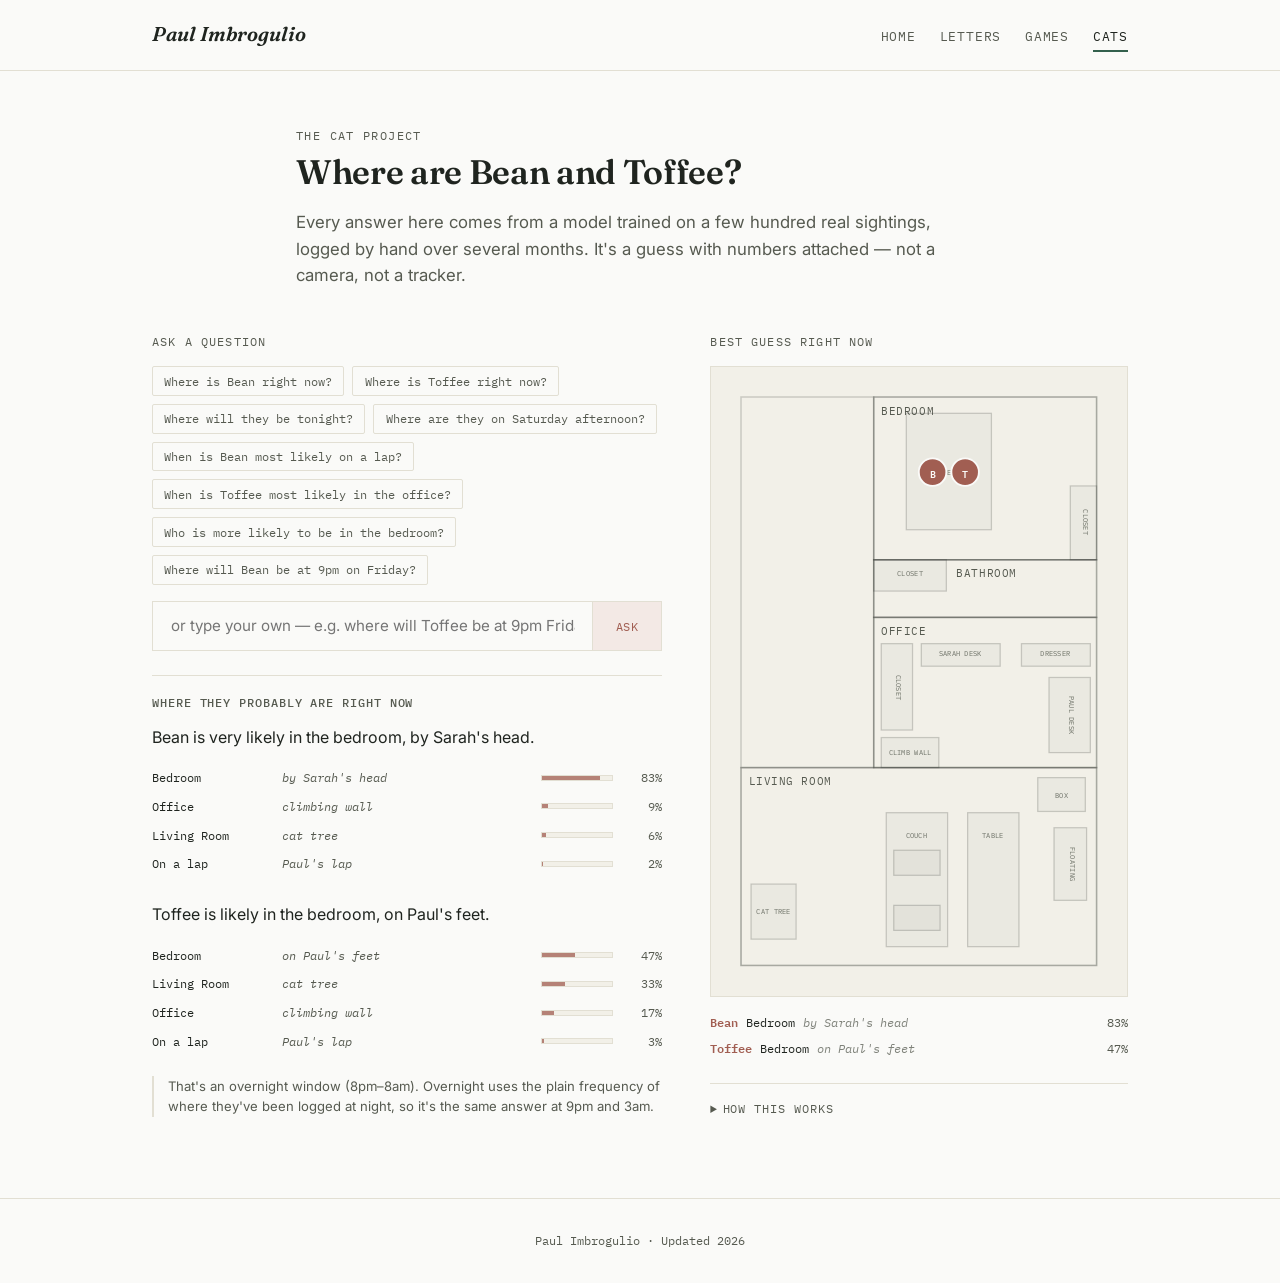
==== cats.html @ 07b68fc6 "Add files via upload Initial Upload" ====
<!doctype html>
<html lang="en">
<head>
<meta charset="UTF-8">
<meta name="viewport" content="width=device-width, initial-scale=1">
<title>The Cat Project — Paul Imbrogulio</title>
<link rel="icon" href="data:image/svg+xml,%3Csvg%20xmlns%3D%22http%3A%2F%2Fwww.w3.org%2F2000%2Fsvg%22%20viewBox%3D%220%200%2032%2032%22%3E%3Cpath%20d%3D%22M4%2016%2016%206l12%2010M8%2014v12h16V14%22%20fill%3D%22none%22%20stroke%3D%22%2333604D%22%20stroke-width%3D%222%22%2F%3E%3C%2Fsvg%3E">
<link rel="preconnect" href="https://fonts.googleapis.com">
<link href="https://fonts.googleapis.com/css2?family=Fraunces:ital,wght@0,500;0,600;1,600&family=Inter:wght@400;500&family=IBM+Plex+Mono:wght@400;500&display=swap" rel="stylesheet">
<link rel="stylesheet" href="css/style.css">
</head>
<body>

<header class="site">
  <div class="site-bar">
    <a class="wordmark" href="index.html">Paul Imbrogulio</a>
    <nav class="site-nav">
      <a href="index.html">Home</a>
      <a href="letters.html">Letters</a>
      <a href="games.html">Games</a>
      <a href="cats.html" aria-current="page">Cats</a>
    </nav>
  </div>
</header>

<main>
  <div class="page-head">
    <span class="eyebrow">The Cat Project</span>
    <h1>Where are Bean and Toffee?</h1>
    <p>Every answer here comes from a model trained on a few hundred real sightings, logged by hand over several months. It's a guess with numbers attached — not a camera, not a tracker.</p>
  </div>

  <div class="cats-layout">

    <section aria-label="Ask about the cats">
      <span class="panel-label">Ask a question</span>

      <div class="chip-row" id="presetChips"></div>

      <form class="ask-form" id="askForm">
        <label class="visually-hidden" for="askInput">Ask about the cats</label>
        <input id="askInput" type="text" autocomplete="off"
               placeholder="or type your own — e.g. where will Toffee be at 9pm Friday?">
        <button type="submit">Ask</button>
      </form>

      <div class="answer-panel" id="answerPanel" aria-live="polite"></div>
    </section>

    <section aria-label="Where the cats probably are now">
      <span class="panel-label">Best guess right now</span>
      <div class="floorplan-frame">
        <!-- Traced from the real layout. Rooms down the right, hallway down
             the left, living room across the bottom. The kitchen table and the
             couch are furniture *inside* the living room — there is no kitchen
             room — which is why the kitchen table and "On a lap" are drawn here
             rather than as rooms of their own. Coordinates are mirrored by
             BUCKET_POINTS in js/cats.js; move a rect, move the point. -->
        <svg id="floorplan" viewBox="0 0 300 470" role="img"
             aria-label="Floor plan of the apartment showing each cat's most likely location right now">

          <!-- Hallway: unlabelled and faint. It orients the reader without
               competing with the rooms the cats are actually logged in. -->
          <rect class="room-rect hallway" x="8" y="8" width="106" height="296"/>

          <rect class="room-rect" x="114" y="8" width="178" height="130"/>
          <text class="room-label" x="120" y="22">Bedroom</text>
          <rect class="furn" x="140" y="21" width="68" height="93"/>
          <text class="furn-label" x="174" y="70">Bed</text>
          <rect class="furn" x="271" y="79" width="21" height="59"/>
          <text class="furn-label" x="281" y="108" transform="rotate(90 281 108)">Closet</text>

          <rect class="room-rect" x="114" y="138" width="178" height="46"/>
          <text class="room-label" x="180" y="152">Bathroom</text>
          <rect class="furn" x="114" y="138" width="58" height="25"/>
          <text class="furn-label" x="143" y="151">Closet</text>

          <rect class="room-rect" x="114" y="184" width="178" height="120"/>
          <text class="room-label" x="120" y="198">Office</text>
          <rect class="furn" x="120" y="205" width="25" height="69"/>
          <text class="furn-label" x="132" y="240" transform="rotate(90 132 240)">Closet</text>
          <rect class="furn" x="152" y="205" width="63" height="18"/>
          <text class="furn-label" x="183" y="215">Sarah Desk</text>
          <rect class="furn" x="232" y="205" width="55" height="18"/>
          <text class="furn-label" x="259" y="215">Dresser</text>
          <rect class="furn" x="254" y="232" width="33" height="60"/>
          <text class="furn-label" x="270" y="262" transform="rotate(90 270 262)">Paul Desk</text>
          <!-- The climbing wall. Went up ~19 Jul 2026 and is now the single
               most-used spot in the house, so it earns its full name here —
               "Wall" alone reads as a structural wall. -->
          <rect class="furn" x="120" y="280" width="46" height="24"/>
          <text class="furn-label" x="143" y="294">Climb Wall</text>

          <rect class="room-rect" x="8" y="304" width="284" height="158"/>
          <text class="room-label" x="14" y="318">Living Room</text>
          <rect class="furn" x="16" y="397" width="36" height="44"/>
          <text class="furn-label" x="34" y="421">Cat Tree</text>
          <rect class="furn" x="124" y="340" width="49" height="107"/>
          <text class="furn-label" x="148" y="360">Couch</text>
          <!-- The two lap spots, drawn inside the couch as in the sketch. This
               is where the "On a lap" dot lands — without these the couch looks
               like plain furniture and the lap bucket has no visible home. -->
          <rect class="furn" x="130" y="370" width="37" height="20"/>
          <rect class="furn" x="130" y="414" width="37" height="20"/>
          <rect class="furn" x="189" y="340" width="41" height="107"/>
          <text class="furn-label" x="209" y="360">Table</text>
          <rect class="furn" x="245" y="312" width="38" height="27"/>
          <text class="furn-label" x="264" y="328">Box</text>
          <rect class="furn" x="258" y="352" width="26" height="58"/>
          <text class="furn-label" x="271" y="381" transform="rotate(90 271 381)">Floating</text>

          <g id="catsLayer"></g>
        </svg>
      </div>
      <p class="cat-status" id="catStatus"></p>

      <details class="method">
        <summary>How this works</summary>
        <p>Each sighting was logged with a timestamp and a spot — which side of the bed, whose desk, whose lap. The answer splits on one thing only: day or night. Within each half it's the frequency of what's actually been logged, so 10am and 4pm give the same answer, and so do 9pm and 3am.</p>
        <p>That's deliberate, and it replaced a random forest that read the clock more finely. Tested properly — trained on the past, scored on what happened next — knowing the exact hour of the afternoon made the predictions <em>worse</em>, not better. Where these two settle during the day turns out not to be a function of the clock, or at least not one a few hundred sightings can demonstrate. Night versus day is a real difference. Two o'clock versus five isn't.</p>
        <p>Recent sightings count for more than old ones, on a thirty-day half-life. That matters more than it sounds: a climbing wall went up in the office in July and promptly became the most popular spot in the house, so sightings from the spring describe a home that no longer quite exists.</p>
        <p>The ~20 specific spots are grouped into rooms so the map stays readable, with the most likely exact spot shown as the smaller tag. Percentages are the model's confidence.</p>
        <p id="accuracyNote"></p>
        <p class="data-meta" id="dataMeta"></p>
      </details>
    </section>

  </div>
</main>

<footer class="site">
  <div class="wrap">Paul Imbrogulio · Updated 2026</div>
</footer>

<script src="js/cat-data.js"></script>
<script src="js/cats.js"></script>
</body>
</html>
---- css/style.css ----
/* ==========================================================================
   Design tokens
   ========================================================================== */
:root {
  --paper:      #FAFAF8;
  --paper-raised: #F2F0E8;
  --ink:        #1F241F;
  --ink-soft:   #565A50;
  --line:       #E2DFD3;
  --pine:       #33604D;
  --pine-soft:  #E9EFE9;
  --gold:       #A97C22;
  --gold-soft:  #F5EDDC;
  --rose:       #A15E52;
  --rose-soft:  #F3E9E5;

  --display: "Fraunces", "Iowan Old Style", Georgia, serif;
  --body:    "Inter", -apple-system, BlinkMacSystemFont, "Segoe UI", sans-serif;
  --mono:    "IBM Plex Mono", "SFMono-Regular", Consolas, monospace;

  --max: 46rem;
  --max-wide: 64rem;
}

@media (prefers-reduced-motion: reduce) {
  * { animation-duration: 0.01ms !important; transition-duration: 0.01ms !important; }
  /* Not covered by the rule above — scroll-behavior is neither an animation
     nor a transition, but smooth scrolling is exactly what this preference
     is asking us to stop. cats.js scrolls the answer panel into view. */
  html { scroll-behavior: auto !important; }
}

* { box-sizing: border-box; }
html { scroll-behavior: smooth; }

body {
  margin: 0;
  background: var(--paper);
  color: var(--ink);
  font-family: var(--body);
  font-size: 17px;
  line-height: 1.6;
  -webkit-font-smoothing: antialiased;
}

img, svg { max-width: 100%; display: block; }

a {
  color: var(--pine);
  text-decoration-thickness: 1px;
  text-underline-offset: 3px;
}
a:hover { color: var(--ink); }

:focus-visible {
  outline: 2px solid var(--pine);
  outline-offset: 3px;
}

h1, h2, h3 {
  font-family: var(--display);
  font-weight: 600;
  line-height: 1.15;
  margin: 0 0 0.5em;
  letter-spacing: -0.01em;
}

.eyebrow {
  font-family: var(--mono);
  font-size: 0.72rem;
  letter-spacing: 0.12em;
  text-transform: uppercase;
  color: var(--ink-soft);
  display: block;
  margin-bottom: 0.6em;
}

p { margin: 0 0 1em; color: var(--ink-soft); }

/* ==========================================================================
   Layout shell
   ========================================================================== */
.wrap { max-width: var(--max); margin: 0 auto; padding: 0 1.5rem; }
.wrap-wide { max-width: var(--max-wide); margin: 0 auto; padding: 0 1.5rem; }

header.site {
  border-bottom: 1px solid var(--line);
  background: var(--paper);
}

.site-bar {
  max-width: var(--max-wide);
  margin: 0 auto;
  padding: 1.15rem 1.5rem;
  display: flex;
  align-items: baseline;
  justify-content: space-between;
  flex-wrap: wrap;
  gap: 0.75rem 1.5rem;
}

.wordmark {
  font-family: var(--display);
  font-style: italic;
  font-weight: 600;
  font-size: 1.25rem;
  color: var(--ink);
  text-decoration: none;
}

nav.site-nav {
  display: flex;
  gap: 1.5rem;
  font-family: var(--mono);
  font-size: 0.8rem;
  letter-spacing: 0.06em;
  text-transform: uppercase;
}

nav.site-nav a {
  color: var(--ink-soft);
  text-decoration: none;
  padding-bottom: 2px;
  border-bottom: 2px solid transparent;
}

nav.site-nav a:hover,
nav.site-nav a[aria-current="page"] {
  color: var(--ink);
  border-bottom-color: var(--pine);
}

main { padding: 3.5rem 0 5rem; }

.page-head { max-width: var(--max); margin: 0 auto 2.75rem; padding: 0 1.5rem; }
.page-head p { font-size: 1.05rem; }

footer.site {
  border-top: 1px solid var(--line);
  padding: 2rem 1.5rem;
  text-align: center;
  font-family: var(--mono);
  font-size: 0.75rem;
  color: var(--ink-soft);
}

/* ==========================================================================
   Home
   ========================================================================== */
.hero {
  max-width: var(--max);
  margin: 0 auto;
  padding: 2rem 1.5rem 3.5rem;
}
.hero h1 { font-size: clamp(2.1rem, 5vw, 3rem); max-width: 16ch; }
.hero .lede { font-size: 1.15rem; max-width: 42ch; }

.index-list { list-style: none; margin: 3rem 0 0; padding: 0; }
.index-list li { border-top: 1px solid var(--line); }
.index-list li:last-child { border-bottom: 1px solid var(--line); }

.index-item {
  display: flex;
  align-items: baseline;
  justify-content: space-between;
  gap: 1.5rem;
  padding: 1.5rem 0;
  text-decoration: none;
  color: var(--ink);
}
.index-item:hover .index-title { color: var(--pine); }
.index-item:hover { color: var(--ink); }

.index-num {
  font-family: var(--mono);
  font-size: 0.8rem;
  color: var(--ink-soft);
  width: 2.5rem;
  flex-shrink: 0;
}
.index-title {
  font-family: var(--display);
  font-size: 1.5rem;
  flex-grow: 1;
}
.index-desc {
  font-size: 0.92rem;
  color: var(--ink-soft);
  text-align: right;
  max-width: 24ch;
}

/* ==========================================================================
   Letters (accordion)
   ========================================================================== */
.letters-list { max-width: var(--max); margin: 0 auto; padding: 0 1.5rem; }

details.letter {
  border-top: 1px solid var(--line);
}
details.letter:last-child { border-bottom: 1px solid var(--line); }

details.letter summary {
  list-style: none;
  cursor: pointer;
  padding: 1.4rem 0;
  display: flex;
  align-items: center;
  gap: 1rem;
  font-family: var(--display);
  font-size: 1.4rem;
}
details.letter summary::-webkit-details-marker { display: none; }

.letter-toggle {
  font-family: var(--mono);
  font-size: 1rem;
  color: var(--pine);
  border: 1px solid var(--line);
  border-radius: 50%;
  width: 1.6rem;
  height: 1.6rem;
  display: inline-flex;
  align-items: center;
  justify-content: center;
  flex-shrink: 0;
  transition: transform 0.2s ease;
}
details.letter[open] .letter-toggle { transform: rotate(45deg); }

.letter-body {
  padding: 0 0 1.75rem 2.6rem;
  max-width: 34rem;
}
.letter-body p { color: var(--ink); }

/* ==========================================================================
   Games
   ========================================================================== */
.games-grid {
  max-width: var(--max-wide);
  margin: 0 auto;
  padding: 0 1.5rem;
  display: grid;
  grid-template-columns: repeat(auto-fill, minmax(15.5rem, 1fr));
  gap: 1px;
  background: var(--line);
  border: 1px solid var(--line);
}

.game-card {
  background: var(--paper);
  padding: 1.75rem;
  display: flex;
  flex-direction: column;
  gap: 0.9rem;
}

.game-tag {
  font-family: var(--mono);
  font-size: 0.68rem;
  letter-spacing: 0.08em;
  text-transform: uppercase;
  color: var(--gold);
  background: var(--gold-soft);
  align-self: flex-start;
  padding: 0.25rem 0.55rem;
  border-radius: 2px;
}

.game-card h3 { font-size: 1.3rem; margin: 0; }
.game-card p { font-size: 0.92rem; margin: 0; flex-grow: 1; }

.game-link {
  font-family: var(--mono);
  font-size: 0.78rem;
  text-transform: uppercase;
  letter-spacing: 0.06em;
  text-decoration: none;
  color: var(--ink);
  border-top: 1px solid var(--line);
  padding-top: 0.9rem;
  display: flex;
  align-items: center;
  justify-content: space-between;
}
.game-link:hover { color: var(--pine); }

/* ==========================================================================
   Cats page
   ========================================================================== */
.cats-layout {
  max-width: var(--max-wide);
  margin: 0 auto;
  padding: 0 1.5rem;
  display: grid;
  grid-template-columns: 1.1fr 0.9fr;
  gap: 3rem;
  align-items: start;
}
@media (max-width: 860px) {
  .cats-layout { grid-template-columns: 1fr; }
}

.panel-label {
  font-family: var(--mono);
  font-size: 0.72rem;
  text-transform: uppercase;
  letter-spacing: 0.1em;
  color: var(--ink-soft);
  margin-bottom: 0.9rem;
  display: block;
}

/* Floor plan */
.floorplan-frame {
  border: 1px solid var(--line);
  background: var(--paper-raised);
  padding: 1.25rem;
}
.room-rect {
  fill: none;
  stroke: var(--ink);
  stroke-opacity: 0.35;
  stroke-width: 1.25;
}
/* Circulation space, drawn but deliberately quiet — no cat is ever logged
   there, so it shouldn't read as loudly as the four real rooms. */
.hallway { stroke-opacity: 0.18; }

.room-label {
  font-family: var(--mono);
  font-size: 9px;
  letter-spacing: 0.05em;
  fill: var(--ink-soft);
  text-transform: uppercase;
}

/* Furniture: fainter than the walls, so the room shapes still read first. */
.furn {
  fill: var(--ink);
  fill-opacity: 0.035;
  stroke: var(--ink);
  stroke-opacity: 0.2;
  stroke-width: 1;
}
.furn-label {
  font-family: var(--mono);
  font-size: 5.5px;
  letter-spacing: 0.04em;
  fill: var(--ink-soft);
  fill-opacity: 0.85;
  text-anchor: middle;
  text-transform: uppercase;
}
.cat-dot {
  transition: transform 2.2s cubic-bezier(0.65, 0, 0.35, 1);
}
.cat-dot circle {
  fill: var(--rose);
  /* The dot now sits on top of furniture rects, so a paper-coloured ring
     keeps its edge legible against a filled shape. */
  stroke: var(--paper);
  stroke-width: 1.5;
}
.cat-dot text {
  font-family: var(--mono);
  font-size: 8px;
  fill: var(--paper);
  text-anchor: middle;
  dominant-baseline: central;
  font-weight: 600;
}

.cat-status {
  margin-top: 1rem;
  display: flex;
  flex-direction: column;
  gap: 0.4rem;
}
.status-line {
  display: flex;
  align-items: baseline;
  gap: 0.5rem;
  font-family: var(--mono);
  font-size: 0.78rem;
  color: var(--ink-soft);
}
.status-line strong { color: var(--rose); font-weight: 600; }
.status-room { color: var(--ink); }
.status-tag { font-style: italic; opacity: 0.75; }
.status-pct { margin-left: auto; }

/* Ask panel */
.chip-row {
  display: flex;
  flex-wrap: wrap;
  gap: 0.5rem;
  margin-bottom: 1rem;
}
.chip-row button {
  font-family: var(--mono);
  font-size: 0.72rem;
  background: none;
  border: 1px solid var(--line);
  color: var(--ink-soft);
  padding: 0.4rem 0.7rem;
  cursor: pointer;
  border-radius: 2px;
  text-align: left;
}
.chip-row button:hover { border-color: var(--rose); color: var(--rose); }

.ask-form {
  display: flex;
  border: 1px solid var(--line);
}
.ask-form input {
  flex-grow: 1;
  min-width: 0;
  border: none;
  background: transparent;
  padding: 0.9rem 1.1rem;
  font-family: var(--body);
  font-size: 0.95rem;
  color: var(--ink);
}
.ask-form input:focus { outline: none; }
.ask-form button {
  border: none;
  border-left: 1px solid var(--line);
  background: var(--rose-soft);
  color: var(--rose);
  font-family: var(--mono);
  font-size: 0.78rem;
  text-transform: uppercase;
  letter-spacing: 0.06em;
  padding: 0 1.4rem;
  cursor: pointer;
}
.ask-form button:hover { background: var(--rose); color: var(--paper); }

.answer-panel {
  margin-top: 1.5rem;
  border-top: 1px solid var(--line);
  padding-top: 1.25rem;
}
.answer-heading {
  font-family: var(--mono);
  font-size: 0.72rem;
  font-weight: 500;
  text-transform: uppercase;
  letter-spacing: 0.08em;
  color: var(--ink-soft);
  margin: 0 0 1rem;
}
.answer-block { margin-bottom: 1.5rem; }
.answer-block:last-of-type { margin-bottom: 0; }
.answer-lead {
  margin: 0 0 0.8rem;
  font-size: 1rem;
  color: var(--ink);
}
.answer-note {
  margin: 1.25rem 0 0;
  font-size: 0.82rem;
  line-height: 1.55;
  color: var(--ink-soft);
  border-left: 2px solid var(--line);
  padding-left: 0.85rem;
}

/* One prediction: label, optional specific spot, bar, percentage */
.pred-row {
  display: grid;
  grid-template-columns: 7.5rem 1fr 4.5rem 2.5rem;
  align-items: center;
  gap: 0.6rem;
  padding: 0.3rem 0;
  font-family: var(--mono);
  font-size: 0.75rem;
}
.pred-name { color: var(--ink); }
.pred-tag {
  color: var(--ink-soft);
  font-style: italic;
  overflow: hidden;
  text-overflow: ellipsis;
  white-space: nowrap;
}
.pred-pct { text-align: right; color: var(--ink-soft); }
.prob-bar {
  height: 6px;
  background: var(--paper-raised);
  border: 1px solid var(--line);
}
.prob-bar span {
  display: block;
  height: 100%;
  background: var(--rose);
  opacity: 0.75;
}

@media (max-width: 520px) {
  .pred-row { grid-template-columns: 6rem 1fr 2.5rem; }
  .pred-tag { display: none; }
}

/* Methodology disclosure */
.method {
  margin-top: 1.5rem;
  border-top: 1px solid var(--line);
  padding-top: 1rem;
}
.method summary {
  font-family: var(--mono);
  font-size: 0.72rem;
  text-transform: uppercase;
  letter-spacing: 0.08em;
  color: var(--ink-soft);
  cursor: pointer;
}
.method p {
  font-size: 0.85rem;
  line-height: 1.6;
  color: var(--ink-soft);
  margin: 0.9rem 0 0;
}
.data-meta { font-family: var(--mono); font-size: 0.72rem; }

.visually-hidden {
  position: absolute;
  width: 1px; height: 1px;
  margin: -1px; padding: 0;
  overflow: hidden;
  clip: rect(0 0 0 0);
  white-space: nowrap;
  border: 0;
}

/* ==========================================================================
   Content slots — the "put your text here" markers
   ==========================================================================
   These only appear while <body> carries class="drafting". Delete that one
   word from letters.html and games.html and every marker on the site
   disappears at once, without having to hunt down and remove each block.
   Hidden is the DEFAULT, so forgetting to tidy up can't leak editing notes
   onto the live site — the class has to be present for them to show. */
.slot { display: none; }

.drafting .slot {
  display: block;
  border: 1px dashed var(--rose);
  background: var(--rose-soft);
  padding: 0.85rem 1.05rem;
  margin: 0 0 1.25rem;
  font-family: var(--mono);
  font-size: 0.74rem;
  line-height: 1.65;
  color: var(--rose);
}
.slot b {
  display: block;
  font-weight: 500;
  letter-spacing: 0.1em;
  text-transform: uppercase;
  font-size: 0.68rem;
  opacity: 0.75;
  margin-bottom: 0.35rem;
}
.slot code {
  background: rgba(31, 36, 31, 0.06);
  padding: 0.05em 0.3em;
  border-radius: 2px;
}
.slot p { margin: 0; color: inherit; font-size: inherit; line-height: inherit; }
.slot p + p { margin-top: 0.5rem; }

/* Games cards are a flex column with the link pinned to the bottom, so the
   slot needs to sit above it rather than stretch. */
.game-card .slot { margin-bottom: 0; }

/* ==========================================================================
   Mobile
   ==========================================================================
   Four specific problems, not general polish:
   1. An input under 16px makes iOS Safari zoom the page on focus and never
      zoom back out. 16px exactly is the threshold.
   2. Nav links and chips were ~15px and ~24px tall — well under a fingertip.
   3. Furniture labels are 5.5px in a 300-unit viewBox; at phone width the SVG
      renders near 1:1, so they turn to fuzz. The rooms and outlines stay, and
      nothing is lost because the status line under the map already names the
      exact spot in words.
   4. Long room names in the answer rows need the extra width back. */
@media (max-width: 620px) {
  .ask-form input { font-size: 16px; }

  /* Nav words like "Home" are only ~34px wide — that's the word, not a
     mistake. WCAG 2.5.8 is satisfied by the 40px height plus the gap, which
     keeps a 24px circle on one link clear of its neighbours. */
  nav.site-nav { gap: 1.25rem; }
  nav.site-nav a { padding: 0.55rem 0; }

  .chip-row button { padding: 0.85rem 0.85rem; font-size: 0.74rem; }
  .ask-form button { padding: 0 1.1rem; }

  /* The only real call to action on the games page — worth a full thumb. */
  .game-link { padding: 1.1rem 0 0.5rem; }

  main { padding: 2.5rem 0 3.5rem; }
}

@media (max-width: 520px) {
  .furn-label { display: none; }
}
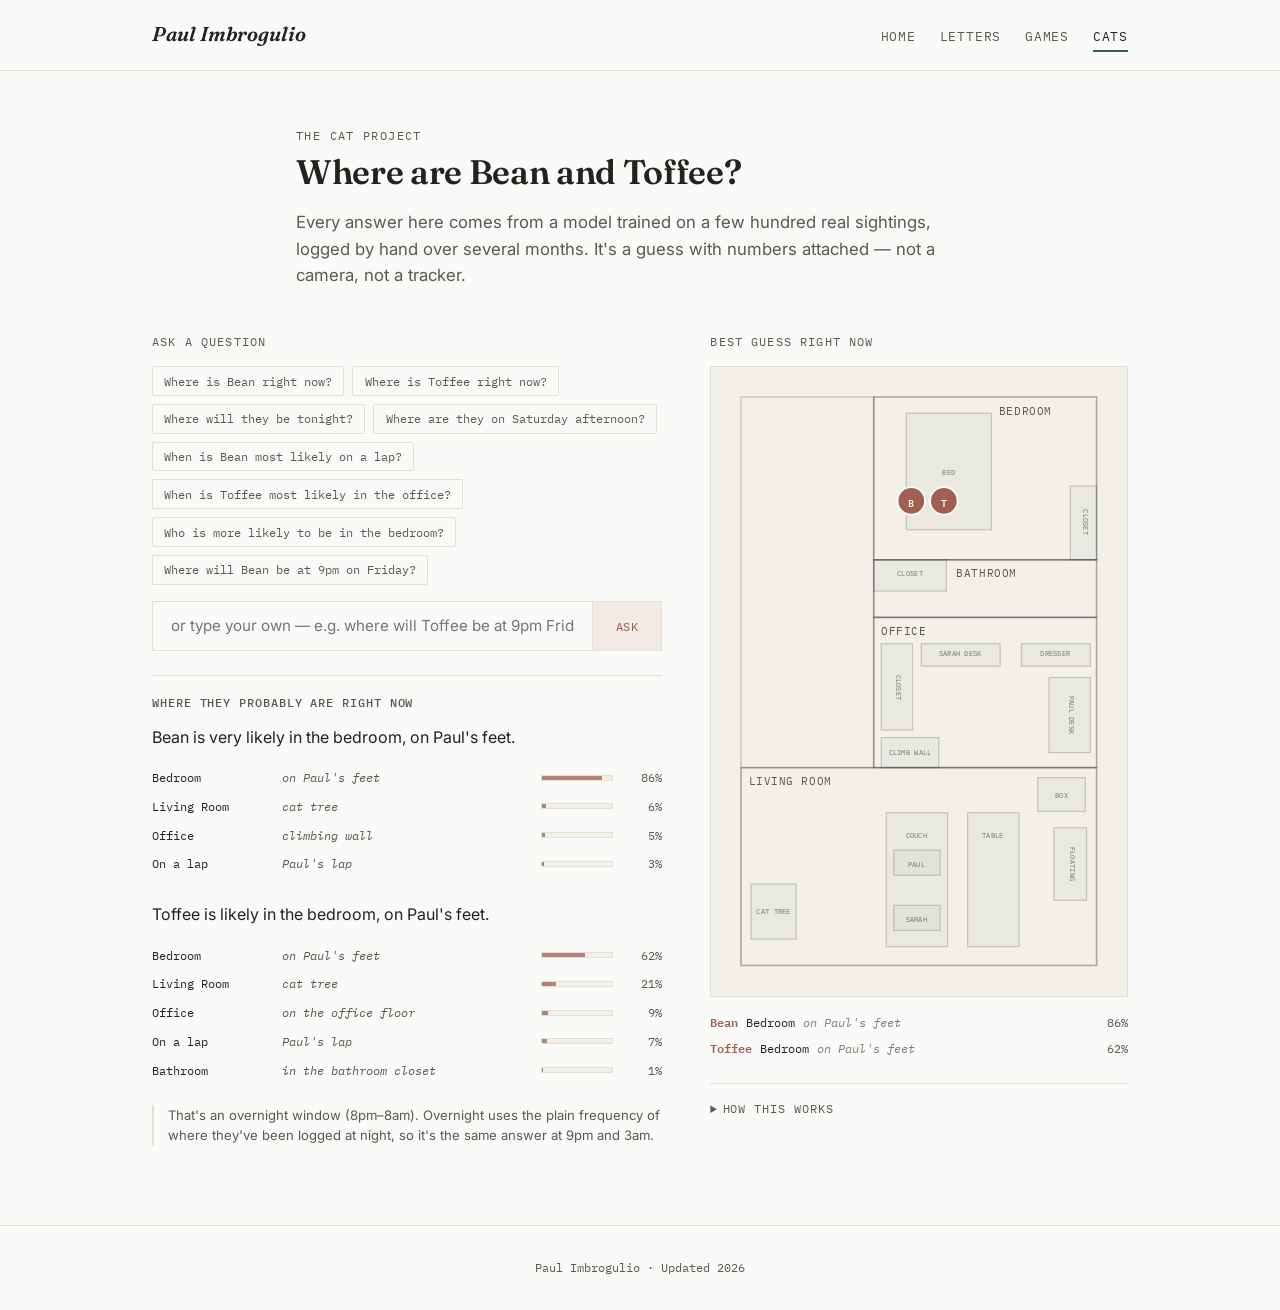
==== commit 14b65bce: "Add files via upload" ====
--- a/cats.html
+++ b/cats.html
@@ -55,7 +55,9 @@
              couch are furniture *inside* the living room — there is no kitchen
              room — which is why the kitchen table and "On a lap" are drawn here
              rather than as rooms of their own. Coordinates are mirrored by
-             BUCKET_POINTS in js/cats.js; move a rect, move the point. -->
+             SPOT_POINTS (one entry per furniture shape, which is what the dots
+             actually use) and BUCKET_POINTS (room centroids, the fallback) in
+             js/cats.js; move a rect, move both. -->
         <svg id="floorplan" viewBox="0 0 300 470" role="img"
              aria-label="Floor plan of the apartment showing each cat's most likely location right now">
 
@@ -64,7 +66,11 @@
           <rect class="room-rect hallway" x="8" y="8" width="106" height="296"/>
 
           <rect class="room-rect" x="114" y="8" width="178" height="130"/>
-          <text class="room-label" x="120" y="22">Bedroom</text>
+          <!-- x=214, not the x=120 the other rooms use: the bed starts at
+               x=140 and the word is ~41 units wide, so from the left edge it
+               lands on the bed's top corner. This is the same dodge Bathroom
+               already makes below to clear its closet. -->
+          <text class="room-label" x="214" y="22">Bedroom</text>
           <rect class="furn" x="140" y="21" width="68" height="93"/>
           <text class="furn-label" x="174" y="70">Bed</text>
           <rect class="furn" x="271" y="79" width="21" height="59"/>
@@ -97,11 +103,15 @@
           <text class="furn-label" x="34" y="421">Cat Tree</text>
           <rect class="furn" x="124" y="340" width="49" height="107"/>
           <text class="furn-label" x="148" y="360">Couch</text>
-          <!-- The two lap spots, drawn inside the couch as in the sketch. This
-               is where the "On a lap" dot lands — without these the couch looks
-               like plain furniture and the lap bucket has no visible home. -->
+          <!-- The two lap spots, drawn inside the couch as in the sketch — one
+               cushion each, so "Paul's lap" and "Sarah's lap" are separate
+               targets rather than one anonymous "On a lap" blob. Paul takes the
+               upper cushion, Sarah the lower; SPOT_POINTS in js/cats.js must
+               agree with that choice. -->
           <rect class="furn" x="130" y="370" width="37" height="20"/>
+          <text class="furn-label" x="148" y="383">Paul</text>
           <rect class="furn" x="130" y="414" width="37" height="20"/>
+          <text class="furn-label" x="148" y="427">Sarah</text>
           <rect class="furn" x="189" y="340" width="41" height="107"/>
           <text class="furn-label" x="209" y="360">Table</text>
           <rect class="furn" x="245" y="312" width="38" height="27"/>
@@ -118,7 +128,7 @@
         <summary>How this works</summary>
         <p>Each sighting was logged with a timestamp and a spot — which side of the bed, whose desk, whose lap. The answer splits on one thing only: day or night. Within each half it's the frequency of what's actually been logged, so 10am and 4pm give the same answer, and so do 9pm and 3am.</p>
         <p>That's deliberate, and it replaced a random forest that read the clock more finely. Tested properly — trained on the past, scored on what happened next — knowing the exact hour of the afternoon made the predictions <em>worse</em>, not better. Where these two settle during the day turns out not to be a function of the clock, or at least not one a few hundred sightings can demonstrate. Night versus day is a real difference. Two o'clock versus five isn't.</p>
-        <p>Recent sightings count for more than old ones, on a thirty-day half-life. That matters more than it sounds: a climbing wall went up in the office in July and promptly became the most popular spot in the house, so sightings from the spring describe a home that no longer quite exists.</p>
+        <p>Recent sightings count for more than old ones, on a ninety-day half-life. That matters more than it sounds: a climbing wall went up in the office in July and promptly became the most popular spot in the house, so sightings from the spring describe a home that no longer quite exists. Ninety days is a deliberately gentle setting — it keeps the answers steady rather than letting a handful of new sightings rewrite the page, at the cost of taking a few weeks to notice when the cats genuinely change their minds.</p>
         <p>The ~20 specific spots are grouped into rooms so the map stays readable, with the most likely exact spot shown as the smaller tag. Percentages are the model's confidence.</p>
         <p id="accuracyNote"></p>
         <p class="data-meta" id="dataMeta"></p>
--- a/css/style.css
+++ b/css/style.css
@@ -239,10 +239,17 @@
    ========================================================================== */
 .games-grid {
   max-width: var(--max-wide);
+  /* The side gutter has to sit OUTSIDE the border, not as padding: this
+     element's background IS the hairline between cards, so padding paints a
+     thick beige bar down each edge. width caps at 100% - gutter on narrow
+     screens; max-width takes over once there's room. */
+  width: calc(100% - 3rem);
   margin: 0 auto;
-  padding: 0 1.5rem;
   display: grid;
-  grid-template-columns: repeat(auto-fill, minmax(15.5rem, 1fr));
+  /* auto-FIT, not auto-fill. The grid paints --line behind a 1px gap, so an
+     empty track isn't invisible here — it renders as a solid beige block
+     beside the real cards. auto-fit collapses it; the cards share the width. */
+  grid-template-columns: repeat(auto-fit, minmax(15.5rem, 1fr));
   gap: 1px;
   background: var(--line);
   border: 1px solid var(--line);
@@ -587,10 +594,10 @@
    1. An input under 16px makes iOS Safari zoom the page on focus and never
       zoom back out. 16px exactly is the threshold.
    2. Nav links and chips were ~15px and ~24px tall — well under a fingertip.
-   3. Furniture labels are 5.5px in a 300-unit viewBox; at phone width the SVG
-      renders near 1:1, so they turn to fuzz. The rooms and outlines stay, and
-      nothing is lost because the status line under the map already names the
-      exact spot in words.
+   3. Furniture labels are 5.5px in a 300-unit viewBox, and at phone width the
+      SVG used to render near 1:1, so they turned to fuzz. They were hidden
+      outright; that was the wrong fix, because an unlabelled bed and an
+      unlabelled couch cushion are just grey boxes. See the 520px block.
    4. Long room names in the answer rows need the extra width back. */
 @media (max-width: 620px) {
   .ask-form input { font-size: 16px; }
@@ -611,5 +618,16 @@
 }
 
 @media (max-width: 520px) {
-  .furn-label { display: none; }
-}
+  /* The furniture labels used to be display:none here. The real problem was
+     never the type size — it was that 88px of a 390px phone went to padding
+     (1.5rem a side on .cats-layout, 1.25rem a side on the frame), leaving the
+     SVG at exactly 300px against a 300-unit viewBox. Reclaiming most of that
+     takes it to 337px, and with the bump below the labels land at an effective
+     7.3px, i.e. bigger than they render on desktop.
+
+     6.5px is a measured ceiling, not a taste call: at 7px "Climb Wall" is 45.3
+     units wide inside a 46-unit rect and spills. Re-measure before raising it. */
+  .cats-layout { padding: 0 1rem; }
+  .floorplan-frame { padding: 0.6rem; }
+  .furn-label { font-size: 6.5px; }
+}
